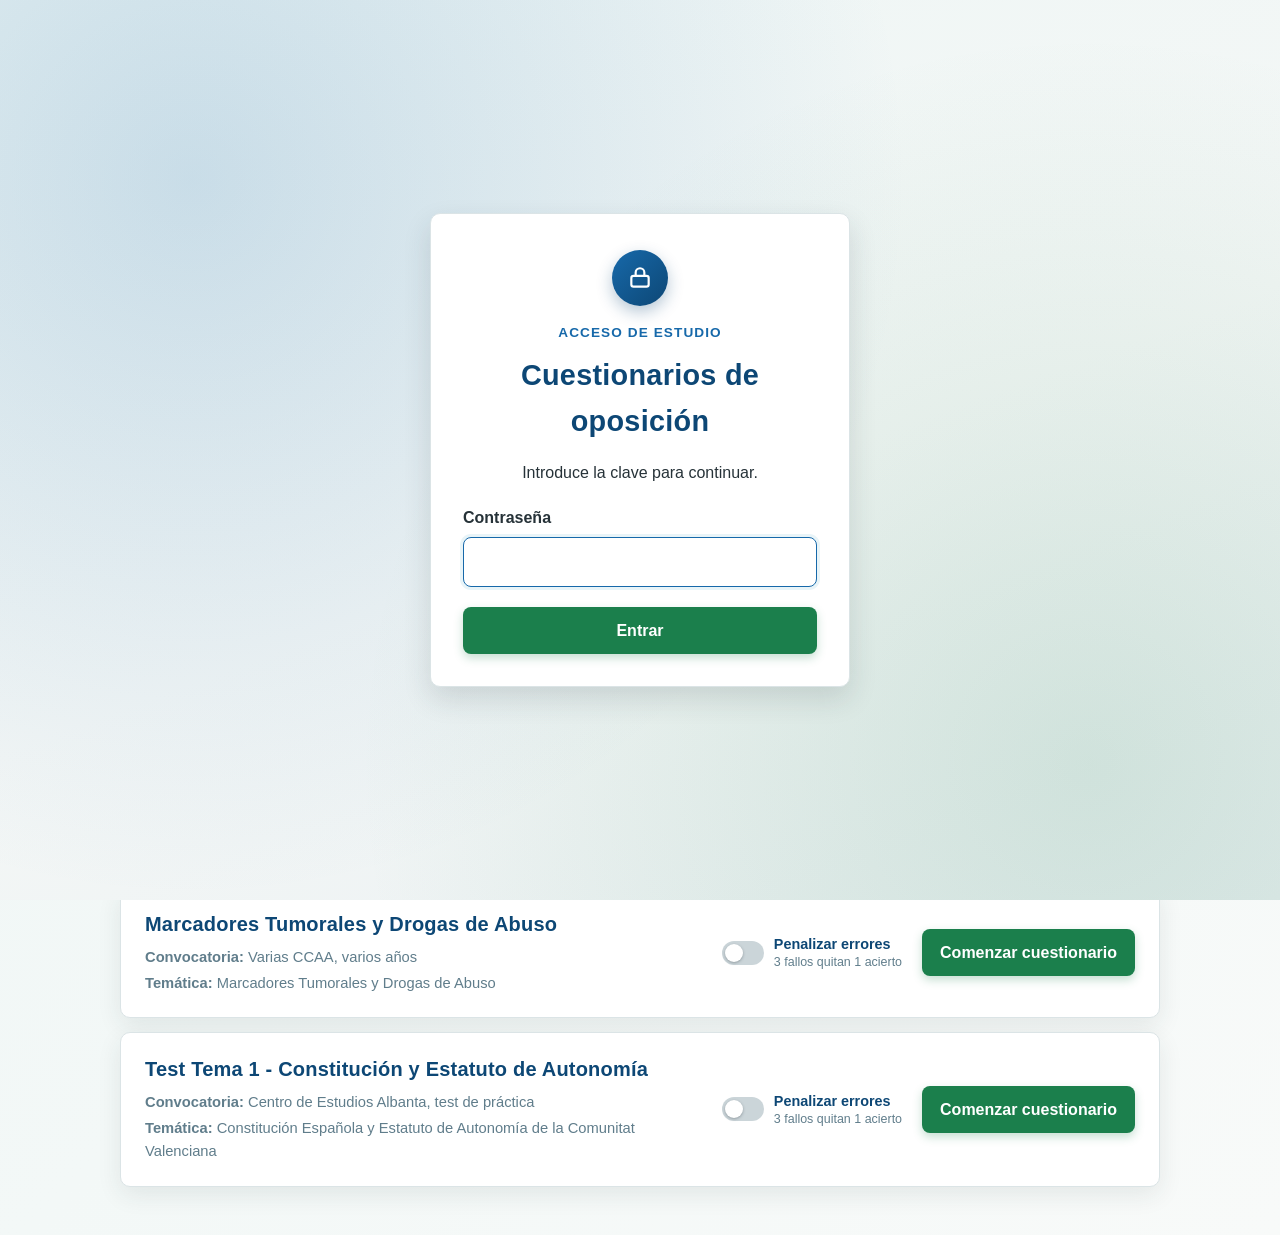
==== index.html @ 39b19593 "Añadir cuestionario del Tema 1: Constitución y Estatuto de Autonomía Co-Authored-By: Claude Opus 5.5" ====
<!doctype html>
<html lang="es">
  <head>
    <meta charset="UTF-8" />
    <meta name="viewport" content="width=device-width, initial-scale=1" />
    <title>Cuestionarios de oposición</title>
    <link rel="stylesheet" href="css/styles.css" />
  </head>
  <body class="indice-page">
    <main class="indice-contenido">
      <div class="barra-flotante">
        <button
          type="button"
          class="ajustes-boton"
          id="ayuda-toggle"
          aria-haspopup="dialog"
          aria-label="Ayuda"
        >
          <svg
            viewBox="0 0 24 24"
            width="20"
            height="20"
            fill="none"
            stroke="currentColor"
            stroke-width="2"
            stroke-linecap="round"
            stroke-linejoin="round"
          >
            <circle cx="12" cy="12" r="10"></circle>
            <path d="M9.09 9a3 3 0 0 1 5.83 1c0 2-3 3-3 3"></path>
            <line x1="12" y1="17" x2="12.01" y2="17"></line>
          </svg>
        </button>
        <div class="ajustes-menu">
          <button
            type="button"
            class="ajustes-boton"
            id="ajustes-toggle"
            aria-haspopup="true"
            aria-expanded="false"
            aria-label="Opciones"
          >
            <svg
              viewBox="0 0 24 24"
              width="20"
              height="20"
              fill="none"
              stroke="currentColor"
              stroke-width="2"
              stroke-linecap="round"
              stroke-linejoin="round"
            >
              <circle cx="12" cy="12" r="3"></circle>
              <path
                d="M19.4 15a1.65 1.65 0 0 0 .33 1.82l.06.06a2 2 0 1 1-2.83 2.83l-.06-.06a1.65 1.65 0 0 0-1.82-.33 1.65 1.65 0 0 0-1 1.51V21a2 2 0 0 1-4 0v-.09A1.65 1.65 0 0 0 9 19.4a1.65 1.65 0 0 0-1.82.33l-.06.06a2 2 0 1 1-2.83-2.83l.06-.06a1.65 1.65 0 0 0 .33-1.82 1.65 1.65 0 0 0-1.51-1H3a2 2 0 0 1 0-4h.09A1.65 1.65 0 0 0 4.6 9a1.65 1.65 0 0 0-.33-1.82l-.06-.06a2 2 0 1 1 2.83-2.83l.06.06a1.65 1.65 0 0 0 1.82.33H9a1.65 1.65 0 0 0 1-1.51V3a2 2 0 0 1 4 0v.09a1.65 1.65 0 0 0 1 1.51 1.65 1.65 0 0 0 1.82-.33l.06-.06a2 2 0 1 1 2.83 2.83l-.06.06a1.65 1.65 0 0 0-.33 1.82V9a1.65 1.65 0 0 0 1.51 1H21a2 2 0 0 1 0 4h-.09a1.65 1.65 0 0 0-1.51 1z"
              ></path>
            </svg>
          </button>
          <div class="ajustes-lista" id="ajustes-lista" hidden>
            <button type="button" id="borrar-fallos" class="ajustes-item">
              Eliminar registros de respuestas
            </button>
            <button type="button" id="restablecer-todo" class="ajustes-item">
              Restablecer todo
            </button>
          </div>
        </div>
      </div>

      <div class="ayuda-overlay" id="ayuda-overlay" hidden>
        <div class="ayuda-panel" role="dialog" aria-label="Ayuda">
          <button
            type="button"
            class="ayuda-cerrar"
            id="ayuda-cerrar"
            aria-label="Cerrar"
          >
            <svg
              viewBox="0 0 24 24"
              width="16"
              height="16"
              fill="none"
              stroke="currentColor"
              stroke-width="2.5"
              stroke-linecap="round"
              stroke-linejoin="round"
            >
              <line x1="18" y1="6" x2="6" y2="18"></line>
              <line x1="6" y1="6" x2="18" y2="18"></line>
            </svg>
          </button>
          <h2>Cómo funciona</h2>
          <div class="ayuda-seccion">
            <h3>Hacer un cuestionario</h3>
            <p>
              Elige uno del listado y pulsa "Comenzar cuestionario". Marca tus
              respuestas y pulsa "Corregir examen" para ver los aciertos y
              fallos, o "Reiniciar cuestionario" para volver a empezar.
            </p>
          </div>
          <div class="ayuda-seccion">
            <h3>Continuar donde lo dejaste</h3>
            <p>
              Mientras no corrijas el examen, tus respuestas marcadas ese día
              se guardan solas en el navegador. Puedes salir con "Volver al
              índice" y el botón cambiará a "Continuar cuestionario". Al día
              siguiente el cuestionario vuelve a empezar en blanco.
            </p>
          </div>
          <div class="ayuda-seccion">
            <h3>Penalizar errores</h3>
            <p>
              Activa el interruptor de un cuestionario antes de entrar para
              que cada 3 fallos resten 1 acierto en el porcentaje final. Se
              desactiva solo cada vez que vuelves a entrar.
            </p>
          </div>
          <div class="ayuda-seccion">
            <h3>Llevar tus datos a otro dispositivo</h3>
            <p>
              En "Gestionar datos de estudio" puedes exportar un archivo con
              tus respuestas y fallos guardados, y luego importarlo en otro
              navegador u ordenador para seguir donde lo dejaste.
            </p>
          </div>
          <div class="ayuda-seccion">
            <h3>Opciones (icono de engranaje)</h3>
            <p>
              Desde ahí puedes borrar solo el registro de preguntas falladas,
              o restablecer todos los datos guardados si quieres empezar de
              cero.
            </p>
          </div>
          <div class="ayuda-seccion">
            <h3>Añadir un cuestionario nuevo</h3>
            <ol class="ayuda-pasos">
              <li>Abre la carpeta del proyecto en VSCode.</li>
              <li>
                Copia el PDF del examen dentro de la carpeta
                <code>assets/pdfs</code>.
              </li>
              <li>
                Arriba a la derecha, cambia el chat de Copilot a
                <strong>Claude Code</strong>.
              </li>
              <li>
                Escríbele algo como: "He dejado un nuevo PDF en assets/pdfs,
                genera un nuevo cuestionario a partir de él".
              </li>
              <li>
                Claude Code creará el cuestionario y lo añadirá al listado;
                revisa que todo esté correcto y ya estará disponible aquí.
              </li>
            </ol>
          </div>
          <p class="ayuda-nota">
            Todo se guarda únicamente en tu navegador: nada se envía a ningún
            servidor.
          </p>
        </div>
      </div>

      <div class="indice-hero">
        <p class="indice-kicker">Banco de estudio</p>
        <h1>Cuestionarios de oposición</h1>
        <p class="indice-descripcion">
          Selecciona un cuestionario para comenzar. La colección irá creciendo
          a medida que incorporemos nuevos exámenes.
        </p>
      </div>
      <details class="datos-locales">
        <summary>Gestionar datos de estudio</summary>
        <div class="datos-locales-contenido">
          <p>
            Exporta tus respuestas y preguntas falladas para trasladarlas a otro
            dispositivo.
          </p>
          <div class="indice-acciones" aria-label="Gestión de datos locales">
            <button
              class="boton boton-secundario"
              id="exportar-datos"
              type="button"
            >
              Exportar datos
            </button>
            <label class="boton boton-principal" for="importar-datos">
              Importar datos
              <input
                id="importar-datos"
                type="file"
                accept="application/json"
                hidden
              />
            </label>
          </div>
          <ol class="datos-instrucciones">
            <li>
              Pulsa <strong>Exportar datos</strong> en el dispositivo de origen.
            </li>
            <li>
              Transfiere <strong>datos-cuestionarios.json</strong> por correo,
              nube o USB.
            </li>
            <li>
              En el dispositivo nuevo, pulsa <strong>Importar datos</strong> y
              selecciona el archivo.
            </li>
          </ol>
        </div>
      </details>

      <section class="cuestionarios" aria-label="Cuestionarios disponibles">
        <article class="cuestionario" data-quiz-id="hematologia">
          <div class="cuestionario-info">
            <h2>Hematología</h2>
            <p><strong>Convocatoria:</strong> Andalucía, 2017</p>
            <p><strong>Temática:</strong> Hematología</p>
          </div>
          <div class="cuestionario-acciones">
            <label class="penalizacion-control">
              <span class="switch">
                <input type="checkbox" data-penalty-toggle />
                <span class="switch-riel"></span>
              </span>
              <span class="penalizacion-texto">
                Penalizar errores
                <small>3 fallos quitan 1 acierto</small>
              </span>
            </label>
            <a
              class="boton boton-principal quiz-link"
              href="assets/cuestionarios/hemato/Cuestionario_hemato.html"
              >Comenzar cuestionario</a
            >
          </div>
        </article>
        <article class="cuestionario" data-quiz-id="hemostiasia1">
          <div class="cuestionario-info">
            <h2>Hemostasia</h2>
            <p><strong>Convocatoria:</strong> Varias CCAA, varios años</p>
            <p><strong>Temática:</strong> Hemostasia</p>
          </div>
          <div class="cuestionario-acciones">
            <label class="penalizacion-control">
              <span class="switch">
                <input type="checkbox" data-penalty-toggle />
                <span class="switch-riel"></span>
              </span>
              <span class="penalizacion-texto">
                Penalizar errores
                <small>3 fallos quitan 1 acierto</small>
              </span>
            </label>
            <a
              class="boton boton-principal quiz-link"
              href="assets/cuestionarios/hemostiasia/hemostiasia1.html"
              >Comenzar cuestionario</a
            >
          </div>
        </article>
        <article class="cuestionario" data-quiz-id="banco-sangre1">
          <div class="cuestionario-info">
            <h2>Banco de Sangre</h2>
            <p><strong>Convocatoria:</strong> Varias CCAA, varios años</p>
            <p><strong>Temática:</strong> Banco de Sangre</p>
          </div>
          <div class="cuestionario-acciones">
            <label class="penalizacion-control">
              <span class="switch">
                <input type="checkbox" data-penalty-toggle />
                <span class="switch-riel"></span>
              </span>
              <span class="penalizacion-texto">
                Penalizar errores
                <small>3 fallos quitan 1 acierto</small>
              </span>
            </label>
            <a
              class="boton boton-principal quiz-link"
              href="assets/cuestionarios/banco-sangre/banco-sangre1.html"
              >Comenzar cuestionario</a
            >
          </div>
        </article>
        <article class="cuestionario" data-quiz-id="marcadores-tumorales1">
          <div class="cuestionario-info">
            <h2>Marcadores Tumorales y Drogas de Abuso</h2>
            <p><strong>Convocatoria:</strong> Varias CCAA, varios años</p>
            <p><strong>Temática:</strong> Marcadores Tumorales y Drogas de Abuso</p>
          </div>
          <div class="cuestionario-acciones">
            <label class="penalizacion-control">
              <span class="switch">
                <input type="checkbox" data-penalty-toggle />
                <span class="switch-riel"></span>
              </span>
              <span class="penalizacion-texto">
                Penalizar errores
                <small>3 fallos quitan 1 acierto</small>
              </span>
            </label>
            <a
              class="boton boton-principal quiz-link"
              href="assets/cuestionarios/marcadores-tumorales/marcadores-tumorales1.html"
              >Comenzar cuestionario</a
            >
          </div>
        </article>
        <article class="cuestionario" data-quiz-id="general-t1">
          <div class="cuestionario-info">
            <h2>Test Tema 1 - Constitución y Estatuto de Autonomía</h2>
            <p><strong>Convocatoria:</strong> Centro de Estudios Albanta, test de práctica</p>
            <p><strong>Temática:</strong> Constitución Española y Estatuto de Autonomía de la Comunitat Valenciana</p>
          </div>
          <div class="cuestionario-acciones">
            <label class="penalizacion-control">
              <span class="switch">
                <input type="checkbox" data-penalty-toggle />
                <span class="switch-riel"></span>
              </span>
              <span class="penalizacion-texto">
                Penalizar errores
                <small>3 fallos quitan 1 acierto</small>
              </span>
            </label>
            <a
              class="boton boton-principal quiz-link"
              href="assets/cuestionarios/general/general-t1.html"
              >Comenzar cuestionario</a
            >
          </div>
        </article>
      </section>
    </main>
    <script src="js/access.js"></script>
    <script src="js/index.js"></script>
  </body>
</html>
---- css/styles.css ----
:root {
  --color-bg: #f4f7f6;
  --color-surface: #ffffff;
  --color-text: #263238;
  --color-muted: #607d8b;
  --color-border: #dbe4e6;
  --color-primary: #1769aa;
  --color-primary-dark: #0d4775;
  --color-primary-soft: #e8f4f8;
  --color-success: #1b7f4c;
  --color-success-soft: #d4edda;
  --color-danger: #b3261e;
  --color-danger-soft: #f8d7da;
  --color-warning: #8a6400;
  --color-warning-soft: #fff3cd;
  --radius: 10px;
  --radius-sm: 8px;
  --shadow: 0 8px 24px rgba(38, 50, 56, 0.09);
  --shadow-hover: 0 12px 28px rgba(38, 50, 56, 0.14);
  --transition: 160ms ease;
}

* {
  box-sizing: border-box;
}

body {
  margin: 0;
  padding: 32px 20px 120px;
  background: var(--color-bg);
  color: var(--color-text);
  font-family: "Segoe UI", Tahoma, sans-serif;
  line-height: 1.6;
  -webkit-font-smoothing: antialiased;
}

body.quiz-page {
  max-width: 1040px;
  margin: 0 auto;
}
.volver-indice {
  display: inline-flex;
  align-items: center;
  gap: 6px;
  margin-bottom: 20px;
  color: var(--color-primary-dark);
  font-weight: 700;
  text-decoration: none;
  transition: color var(--transition);
}
.volver-indice::before {
  content: "←";
}
.volver-indice:hover {
  color: var(--color-primary);
  text-decoration: underline;
}

h1 {
  margin: 0 auto 32px;
  padding: 26px 20px 20px;
  color: var(--color-primary-dark);
  text-align: center;
  background-color: var(--color-primary-soft);
  background-image:
    url("../assets/img/anillas-cuaderno.svg"),
    repeating-linear-gradient(
      to bottom,
      transparent,
      transparent 27px,
      rgba(23, 105, 170, 0.08) 27px,
      rgba(23, 105, 170, 0.08) 28px
    );
  background-repeat: repeat-x, repeat;
  background-position: top center, top left;
  background-size: 90px 30px, auto;
  border-radius: var(--radius);
  border-bottom: 3px solid var(--color-primary);
  box-shadow: var(--shadow);
  letter-spacing: 0.01em;
}

h1 small {
  display: block;
  color: var(--color-muted);
  font-size: 0.58em;
  font-weight: 400;
}

h2 {
  margin: 40px 0 16px;
  padding: 12px 16px;
  border-radius: var(--radius-sm);
  background: linear-gradient(135deg, var(--color-primary), var(--color-primary-dark));
  color: white;
  font-size: 1.15rem;
  letter-spacing: 0.01em;
  box-shadow: 0 4px 10px rgba(13, 71, 117, 0.18);
}

.intro-caso {
  margin: 16px 0;
  padding: 16px 18px;
  border-left: 5px solid var(--color-primary);
  border-radius: var(--radius-sm);
  background: var(--color-primary-soft);
  font-style: italic;
}

.pregunta {
  margin-bottom: 16px;
  padding: 20px;
  border-radius: var(--radius);
  border: 1px solid var(--color-border);
  background: var(--color-surface);
  box-shadow: var(--shadow);
  transition: background-color var(--transition), border-color var(--transition);
}

.titulo-pregunta {
  margin-bottom: 12px;
  font-weight: 700;
  color: var(--color-primary-dark);
}
.opciones {
  margin: 0;
  padding: 0;
  list-style: none;
}
.opciones li {
  margin-bottom: 8px;
  padding: 9px 12px;
  border-radius: var(--radius-sm);
  transition: background-color var(--transition);
}
.opciones li:hover {
  background: var(--color-primary-soft);
}
.opciones label {
  display: block;
  cursor: pointer;
}
.opciones input {
  margin-right: 10px;
  width: 16px;
  height: 16px;
  vertical-align: -3px;
  accent-color: var(--color-primary);
}

.botones-container {
  position: fixed;
  right: 20px;
  bottom: 20px;
  z-index: 1000;
  display: flex;
  gap: 10px;
  align-items: center;
  padding: 12px 12px 12px 4px;
  border-radius: 999px;
  background: rgba(255, 255, 255, 0.96);
  box-shadow: 0 4px 16px rgba(38, 50, 56, 0.18);
  backdrop-filter: blur(6px);
}

button,
.boton {
  border: 0;
  border-radius: var(--radius-sm);
  padding: 11px 18px;
  font: inherit;
  font-weight: 700;
  cursor: pointer;
  transition:
    background-color var(--transition),
    box-shadow var(--transition),
    transform var(--transition);
}
button:hover,
.boton:hover {
  transform: translateY(-1px);
}
button:active,
.boton:active {
  transform: translateY(0);
}
button:focus-visible,
.boton:focus-visible,
a:focus-visible,
input:focus-visible,
summary:focus-visible {
  outline: 3px solid #ffbf47;
  outline-offset: 2px;
}
#btn-corregir,
.boton-principal {
  background: var(--color-success);
  color: white;
  box-shadow: 0 4px 10px rgba(27, 127, 76, 0.25);
}
#btn-corregir:hover,
.boton-principal:hover {
  background: #14633c;
}
#btn-reiniciar,
.boton-secundario {
  background: var(--color-danger);
  color: white;
  box-shadow: 0 4px 10px rgba(179, 38, 30, 0.2);
}
#btn-reiniciar:hover,
.boton-secundario:hover {
  background: #8e1d18;
}
#btn-continuar,
.boton-continuar {
  background: var(--color-muted);
  color: white;
}
#btn-continuar:hover,
.boton-continuar:hover {
  background: #4b626d;
}

.nota-pregunta {
  margin-top: 12px;
  padding: 10px 12px;
  border-left: 4px solid var(--color-warning);
  border-radius: var(--radius-sm);
  background: var(--color-warning-soft);
  color: var(--color-warning);
  font-size: 0.9rem;
}

.correcto {
  border-color: var(--color-success);
  border-left: 5px solid var(--color-success);
  background: var(--color-success-soft);
}
.incorrecto {
  border-color: var(--color-danger);
  border-left: 5px solid var(--color-danger);
  background: var(--color-danger-soft);
}
.no-marcada {
  border-color: #d49b00;
  border-left: 5px solid #d49b00;
  background: var(--color-warning-soft);
}
#resultado {
  min-width: 0;
  font-weight: 700;
  text-align: center;
  white-space: nowrap;
  color: var(--color-primary-dark);
}
#resultado:not(:empty) {
  padding: 10px 18px;
  border-radius: 999px;
  background: var(--color-primary-soft);
}

.indice-page {
  min-height: 100vh;
  padding: 48px 20px;
  background: linear-gradient(135deg, #eef6f5, #f8faf9);
}
.indice-contenido {
  max-width: 1040px;
  margin: 0 auto;
}
.indice-hero {
  padding: 40px 32px 34px;
  margin-bottom: 28px;
  border-radius: var(--radius);
  background-color: var(--color-primary-soft);
  background-image:
    url("../assets/img/anillas-cuaderno.svg"),
    repeating-linear-gradient(
      to bottom,
      transparent,
      transparent 27px,
      rgba(23, 105, 170, 0.08) 27px,
      rgba(23, 105, 170, 0.08) 28px
    );
  background-repeat: repeat-x, repeat;
  background-position: top center, top left;
  background-size: 90px 30px, auto;
  box-shadow: var(--shadow);
}
.barra-flotante {
  position: fixed;
  top: 20px;
  right: 20px;
  z-index: 1500;
  display: flex;
  gap: 10px;
}
.ajustes-menu {
  position: relative;
}
.ajustes-boton {
  display: grid;
  place-items: center;
  width: 40px;
  height: 40px;
  padding: 0;
  border: 0;
  border-radius: 50%;
  background: var(--color-surface);
  color: var(--color-primary-dark);
  box-shadow: var(--shadow);
  cursor: pointer;
  transition: background-color var(--transition), color var(--transition), transform var(--transition);
}
.ajustes-boton:hover {
  background: var(--color-primary);
  color: white;
  transform: none;
}
.ajustes-boton:focus-visible {
  outline: 3px solid #ffbf47;
  outline-offset: 2px;
}
.ajustes-lista {
  position: absolute;
  top: calc(100% + 8px);
  right: 0;
  min-width: 250px;
  padding: 6px;
  border: 1px solid var(--color-border);
  border-radius: var(--radius-sm);
  background: var(--color-surface);
  box-shadow: var(--shadow-hover);
  z-index: 10;
}
.ajustes-item {
  display: block;
  width: 100%;
  padding: 10px 12px;
  border-radius: var(--radius-sm);
  background: none;
  color: var(--color-text);
  font-weight: 600;
  font-size: 0.92rem;
  text-align: left;
  box-shadow: none;
}
.ajustes-item:hover {
  background: var(--color-danger-soft);
  color: var(--color-danger);
  transform: none;
}
.ayuda-overlay {
  position: fixed;
  inset: 0;
  z-index: 2000;
  display: grid;
  place-items: center;
  padding: 20px;
  background:
    radial-gradient(circle at 15% 20%, rgba(23, 105, 170, 0.18), transparent 55%),
    radial-gradient(circle at 85% 85%, rgba(27, 127, 76, 0.14), transparent 55%),
    linear-gradient(160deg, #eef6f5, #f4f7f6 55%, #eaf0f2);
  backdrop-filter: blur(4px);
}
.ayuda-overlay[hidden] {
  display: none;
}
.ayuda-panel {
  position: relative;
  width: min(100%, 520px);
  max-height: min(80vh, 640px);
  overflow-y: auto;
  padding: 32px;
  border: 1px solid var(--color-border);
  border-radius: var(--radius);
  background: var(--color-surface);
  box-shadow: var(--shadow-hover);
}
.ayuda-panel h2 {
  margin: 0 24px 18px 0;
  padding: 0;
  background: none;
  box-shadow: none;
  border-radius: 0;
  border-bottom: 0;
  color: var(--color-primary-dark);
  text-align: left;
  font-size: 1.4rem;
}
.ayuda-seccion {
  margin-bottom: 18px;
}
.ayuda-seccion h3 {
  margin: 0 0 4px;
  color: var(--color-primary-dark);
  font-size: 1rem;
}
.ayuda-seccion p {
  margin: 0;
  color: var(--color-text);
  font-size: 0.95rem;
  line-height: 1.55;
}
.ayuda-pasos {
  margin: 0;
  padding-left: 20px;
  color: var(--color-text);
  font-size: 0.95rem;
  line-height: 1.55;
}
.ayuda-pasos li + li {
  margin-top: 6px;
}
.ayuda-seccion code {
  padding: 1px 5px;
  border-radius: 4px;
  background: var(--color-primary-soft);
  color: var(--color-primary-dark);
  font-size: 0.9em;
}
.ayuda-nota {
  margin: 4px 0 0;
  color: var(--color-muted);
  font-size: 0.85rem;
  font-style: italic;
}
.ayuda-cerrar {
  position: absolute;
  top: 16px;
  right: 16px;
  display: grid;
  place-items: center;
  width: 32px;
  height: 32px;
  padding: 0;
  border: 0;
  border-radius: 50%;
  background: var(--color-primary-soft);
  color: var(--color-primary-dark);
  cursor: pointer;
  transition: background-color var(--transition), color var(--transition);
}
.ayuda-cerrar:hover {
  background: var(--color-danger-soft);
  color: var(--color-danger);
  transform: none;
}
.indice-kicker {
  margin: 12px 0 8px;
  color: var(--color-primary);
  font-weight: 700;
  letter-spacing: 0.08em;
  text-transform: uppercase;
  font-size: 0.85rem;
}
.indice-page h1 {
  margin: 0 0 12px;
  padding: 0;
  border: 0;
  background: none;
  box-shadow: none;
  border-radius: 0;
  text-align: left;
  font-size: clamp(2rem, 5vw, 3.6rem);
}
.indice-descripcion {
  max-width: 680px;
  margin: 0;
  color: var(--color-muted);
  font-size: 1.1rem;
}
.cuestionarios {
  display: flex;
  flex-direction: column;
  gap: 14px;
}
.cuestionario {
  display: flex;
  flex-wrap: wrap;
  align-items: center;
  justify-content: space-between;
  gap: 20px;
  width: 100%;
  padding: 20px 24px;
  border: 1px solid var(--color-border);
  border-radius: var(--radius);
  background: var(--color-surface);
  box-shadow: var(--shadow);
  transition: box-shadow var(--transition), border-color var(--transition);
}
.cuestionario:hover {
  border-color: #c3d3d6;
  box-shadow: var(--shadow-hover);
}
.cuestionario-info {
  flex: 1 1 260px;
  min-width: 0;
}
.cuestionario-info h2 {
  margin: 0 0 6px;
  padding: 0;
  border: 0;
  background: none;
  box-shadow: none;
  color: var(--color-primary-dark);
  font-size: 1.25rem;
}
.cuestionario-info p {
  margin: 2px 0;
  color: var(--color-muted);
  font-size: 0.92rem;
}
.cuestionario-acciones {
  display: flex;
  flex-wrap: wrap;
  align-items: center;
  gap: 20px;
  flex-shrink: 0;
}
.penalizacion-control {
  display: flex;
  align-items: center;
  gap: 10px;
  cursor: pointer;
}
.penalizacion-texto {
  display: flex;
  flex-direction: column;
  line-height: 1.3;
  color: var(--color-primary-dark);
  font-size: 0.9rem;
  font-weight: 600;
  white-space: nowrap;
}
.penalizacion-texto small {
  color: var(--color-muted);
  font-size: 0.78rem;
  font-weight: 400;
}
.switch {
  position: relative;
  display: inline-flex;
  flex-shrink: 0;
  width: 42px;
  height: 24px;
}
.switch input {
  position: absolute;
  inset: 0;
  z-index: 1;
  margin: 0;
  opacity: 0;
  cursor: pointer;
}
.switch-riel {
  position: absolute;
  inset: 0;
  border-radius: 999px;
  background: #cbd5d9;
  pointer-events: none;
  transition: background-color var(--transition);
}
.switch-riel::before {
  content: "";
  position: absolute;
  top: 3px;
  left: 3px;
  width: 18px;
  height: 18px;
  border-radius: 50%;
  background: white;
  box-shadow: 0 1px 3px rgba(38, 50, 56, 0.35);
  transition: transform var(--transition);
}
.switch input:checked + .switch-riel {
  background: var(--color-primary);
}
.switch input:checked + .switch-riel::before {
  transform: translateX(18px);
}
.switch input:focus-visible + .switch-riel {
  outline: 3px solid #ffbf47;
  outline-offset: 2px;
}
.cuestionario .boton {
  display: inline-block;
  text-align: center;
  text-decoration: none;
  white-space: nowrap;
}
.indice-acciones {
  display: flex;
  flex-wrap: wrap;
  gap: 12px;
  margin: 18px 0 0;
}
.indice-acciones label {
  display: inline-block;
}
.access-overlay {
  position: fixed;
  inset: 0;
  z-index: 2000;
  display: grid;
  place-items: center;
  padding: 20px;
  background:
    radial-gradient(circle at 15% 20%, rgba(23, 105, 170, 0.18), transparent 55%),
    radial-gradient(circle at 85% 85%, rgba(27, 127, 76, 0.14), transparent 55%),
    linear-gradient(160deg, #eef6f5, #f4f7f6 55%, #eaf0f2);
  backdrop-filter: blur(4px);
}
.access-panel {
  width: min(100%, 420px);
  padding: 36px 32px 32px;
  border: 1px solid var(--color-border);
  border-radius: var(--radius);
  background: var(--color-surface);
  box-shadow: var(--shadow-hover);
}
.access-encabezado {
  margin-bottom: 4px;
  text-align: center;
}
.access-icono {
  display: grid;
  place-items: center;
  width: 56px;
  height: 56px;
  margin: 0 auto 16px;
  border-radius: 50%;
  background: linear-gradient(135deg, var(--color-primary), var(--color-primary-dark));
  color: white;
  box-shadow: 0 6px 16px rgba(13, 71, 117, 0.3);
}
.access-panel h1 {
  margin: 0 0 12px;
  padding: 0;
  border: 0;
  text-align: center;
  font-size: 1.8rem;
}
.access-panel label {
  display: block;
  margin: 20px 0 6px;
  font-weight: 700;
}
.access-panel input {
  width: 100%;
  padding: 11px 14px;
  border: 1px solid #b0bec5;
  border-radius: var(--radius-sm);
  font: inherit;
  transition: border-color var(--transition), box-shadow var(--transition);
}
.access-panel input:focus-visible {
  border-color: var(--color-primary);
  outline: none;
  box-shadow: 0 0 0 3px var(--color-primary-soft);
}
.access-panel button {
  width: 100%;
  margin-top: 20px;
}
.access-error {
  color: var(--color-danger);
  font-weight: 700;
}
.datos-locales {
  margin: 24px 0 36px;
  padding: 4px 20px;
  border: 1px solid var(--color-border);
  border-left: 5px solid var(--color-primary);
  border-radius: var(--radius-sm);
  background: var(--color-primary-soft);
}
.datos-locales summary {
  padding: 14px 0;
  color: var(--color-primary-dark);
  cursor: pointer;
  font-weight: 700;
}
.datos-locales summary::marker {
  color: var(--color-primary);
}
.datos-locales-contenido {
  padding: 0 0 18px;
}
.datos-locales p {
  margin: 0;
  color: var(--color-muted);
}
.datos-instrucciones {
  margin: 18px 0 0;
  padding-left: 20px;
  color: var(--color-text);
}
.datos-instrucciones li {
  margin: 4px 0;
}

@media (max-width: 680px) {
  body {
    padding: 20px 12px 170px;
  }
  .pregunta {
    padding: 16px;
  }
  .botones-container {
    right: 12px;
    bottom: 12px;
    left: 12px;
    flex-wrap: wrap;
    justify-content: center;
  }
  #resultado {
    width: 100%;
  }
  .botones-container button {
    flex: 1;
    min-width: 140px;
  }
  .indice-page {
    padding: 32px 16px;
  }
  .cuestionario {
    flex-direction: column;
    align-items: stretch;
  }
  .cuestionario-info {
    flex: 1 1 auto;
  }
  .cuestionario-acciones {
    width: 100%;
    justify-content: space-between;
  }
  .cuestionario-acciones .boton {
    flex: 1 1 100%;
  }
}
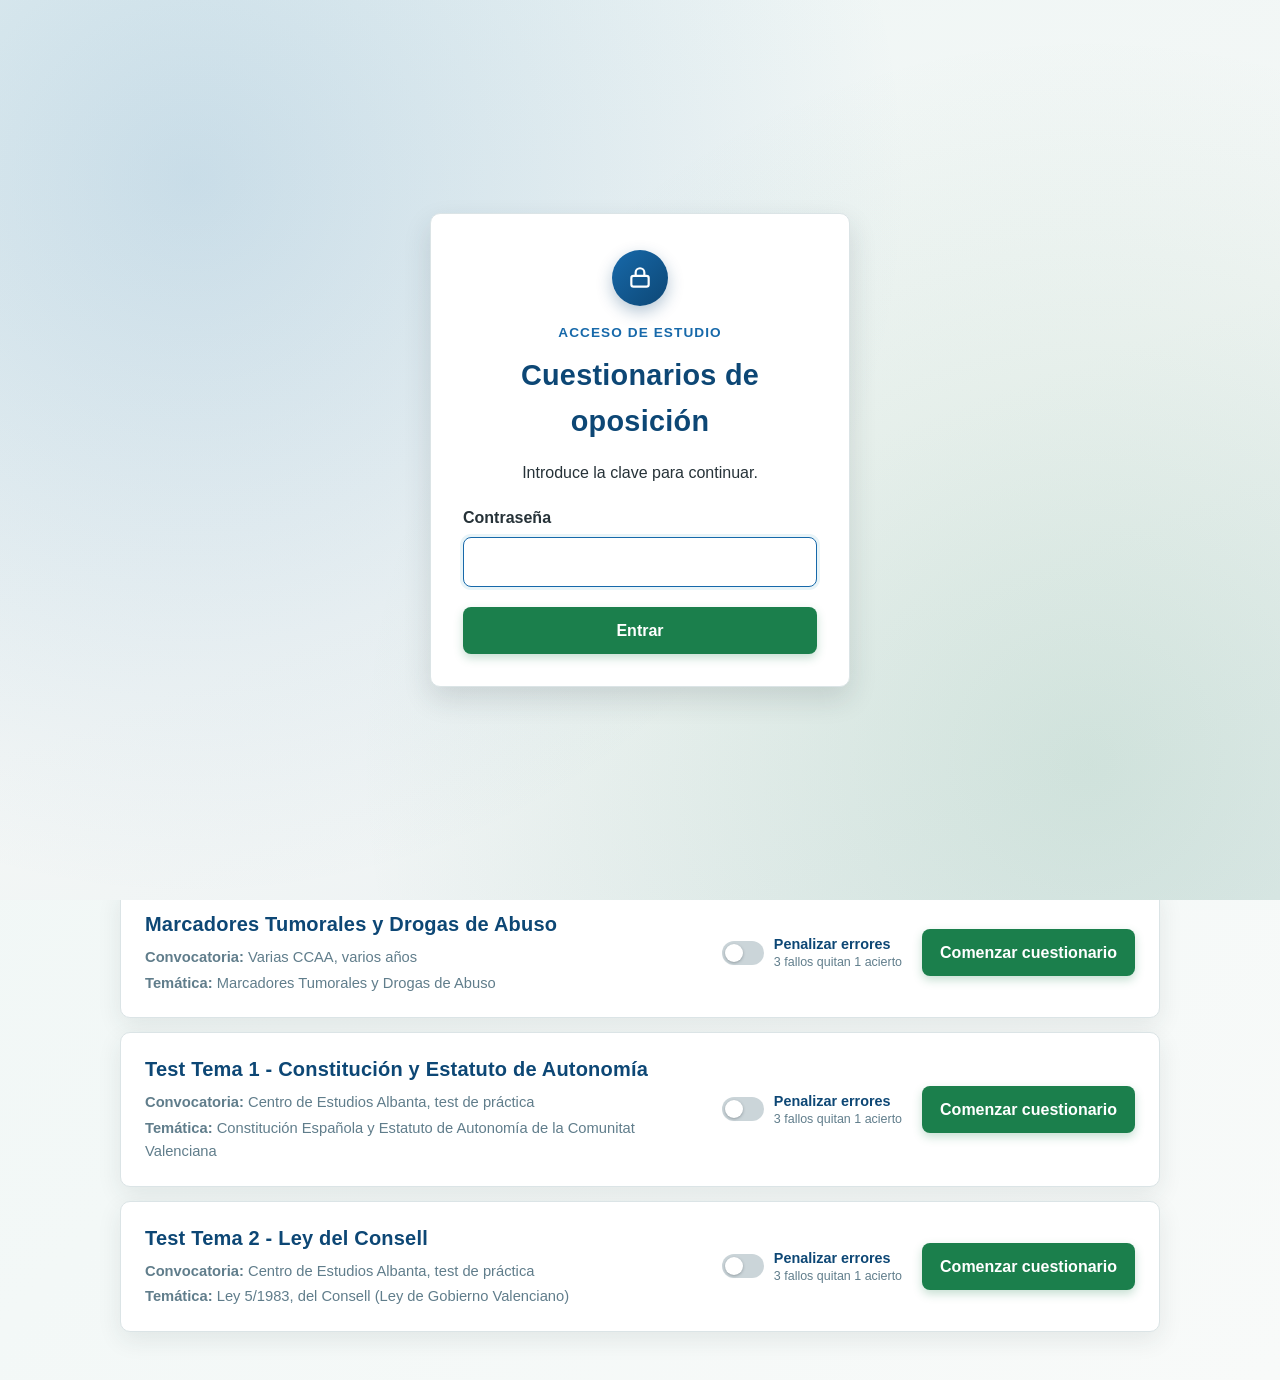
==== commit 18646694: "Añadir cuestionario del Tema 2: Ley del Consell Co-Authored-By: Claude Opus 5.5 <noreply@anthropic.c" ====
--- a/index.html
+++ b/index.html
@@ -330,6 +330,30 @@
             >
           </div>
         </article>
+        <article class="cuestionario" data-quiz-id="general-t2">
+          <div class="cuestionario-info">
+            <h2>Test Tema 2 - Ley del Consell</h2>
+            <p><strong>Convocatoria:</strong> Centro de Estudios Albanta, test de práctica</p>
+            <p><strong>Temática:</strong> Ley 5/1983, del Consell (Ley de Gobierno Valenciano)</p>
+          </div>
+          <div class="cuestionario-acciones">
+            <label class="penalizacion-control">
+              <span class="switch">
+                <input type="checkbox" data-penalty-toggle />
+                <span class="switch-riel"></span>
+              </span>
+              <span class="penalizacion-texto">
+                Penalizar errores
+                <small>3 fallos quitan 1 acierto</small>
+              </span>
+            </label>
+            <a
+              class="boton boton-principal quiz-link"
+              href="assets/cuestionarios/general/general-t2.html"
+              >Comenzar cuestionario</a
+            >
+          </div>
+        </article>
       </section>
     </main>
     <script src="js/access.js"></script>
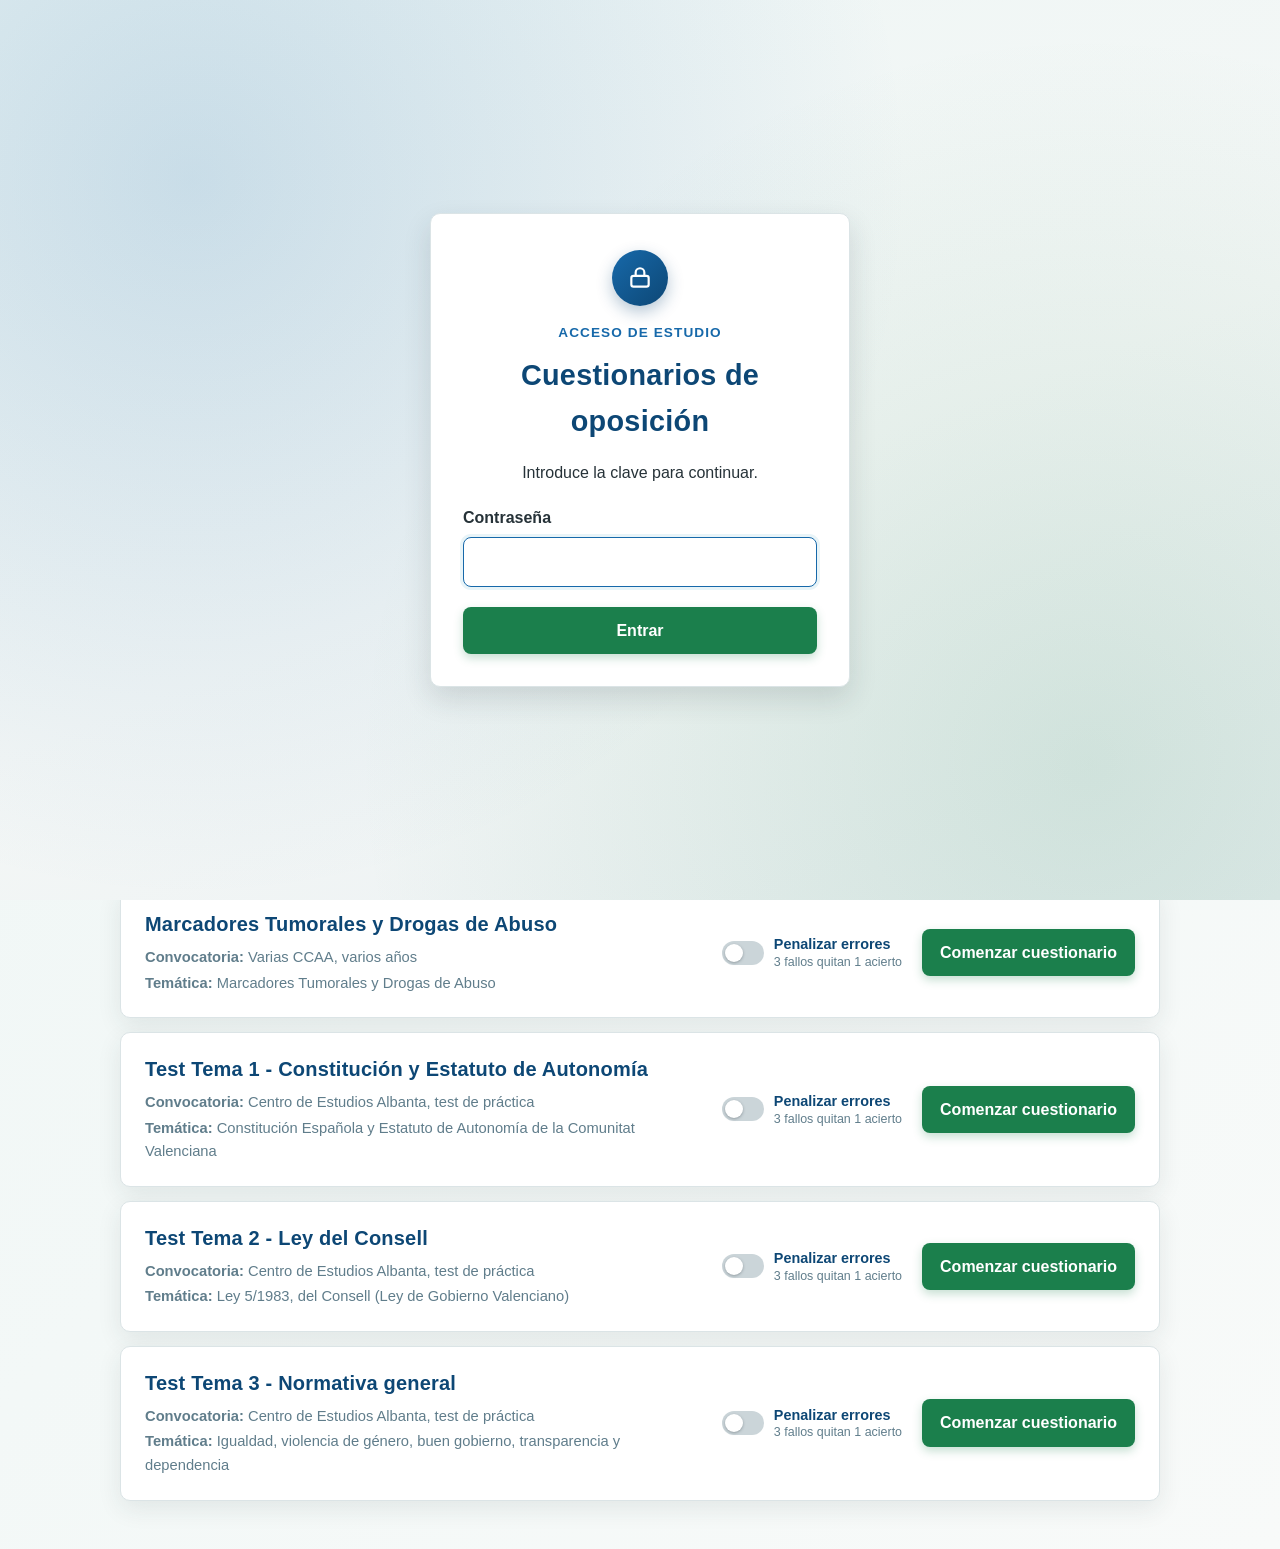
==== commit 0956d4f8: "Añadir cuestionario del Tema 3: Normativa general Co-Authored-By: Claude Opus 5.5 <noreply@anthropic" ====
--- a/index.html
+++ b/index.html
@@ -354,6 +354,30 @@
             >
           </div>
         </article>
+        <article class="cuestionario" data-quiz-id="general-t3">
+          <div class="cuestionario-info">
+            <h2>Test Tema 3 - Normativa general</h2>
+            <p><strong>Convocatoria:</strong> Centro de Estudios Albanta, test de práctica</p>
+            <p><strong>Temática:</strong> Igualdad, violencia de género, buen gobierno, transparencia y dependencia</p>
+          </div>
+          <div class="cuestionario-acciones">
+            <label class="penalizacion-control">
+              <span class="switch">
+                <input type="checkbox" data-penalty-toggle />
+                <span class="switch-riel"></span>
+              </span>
+              <span class="penalizacion-texto">
+                Penalizar errores
+                <small>3 fallos quitan 1 acierto</small>
+              </span>
+            </label>
+            <a
+              class="boton boton-principal quiz-link"
+              href="assets/cuestionarios/general/general-t3.html"
+              >Comenzar cuestionario</a
+            >
+          </div>
+        </article>
       </section>
     </main>
     <script src="js/access.js"></script>
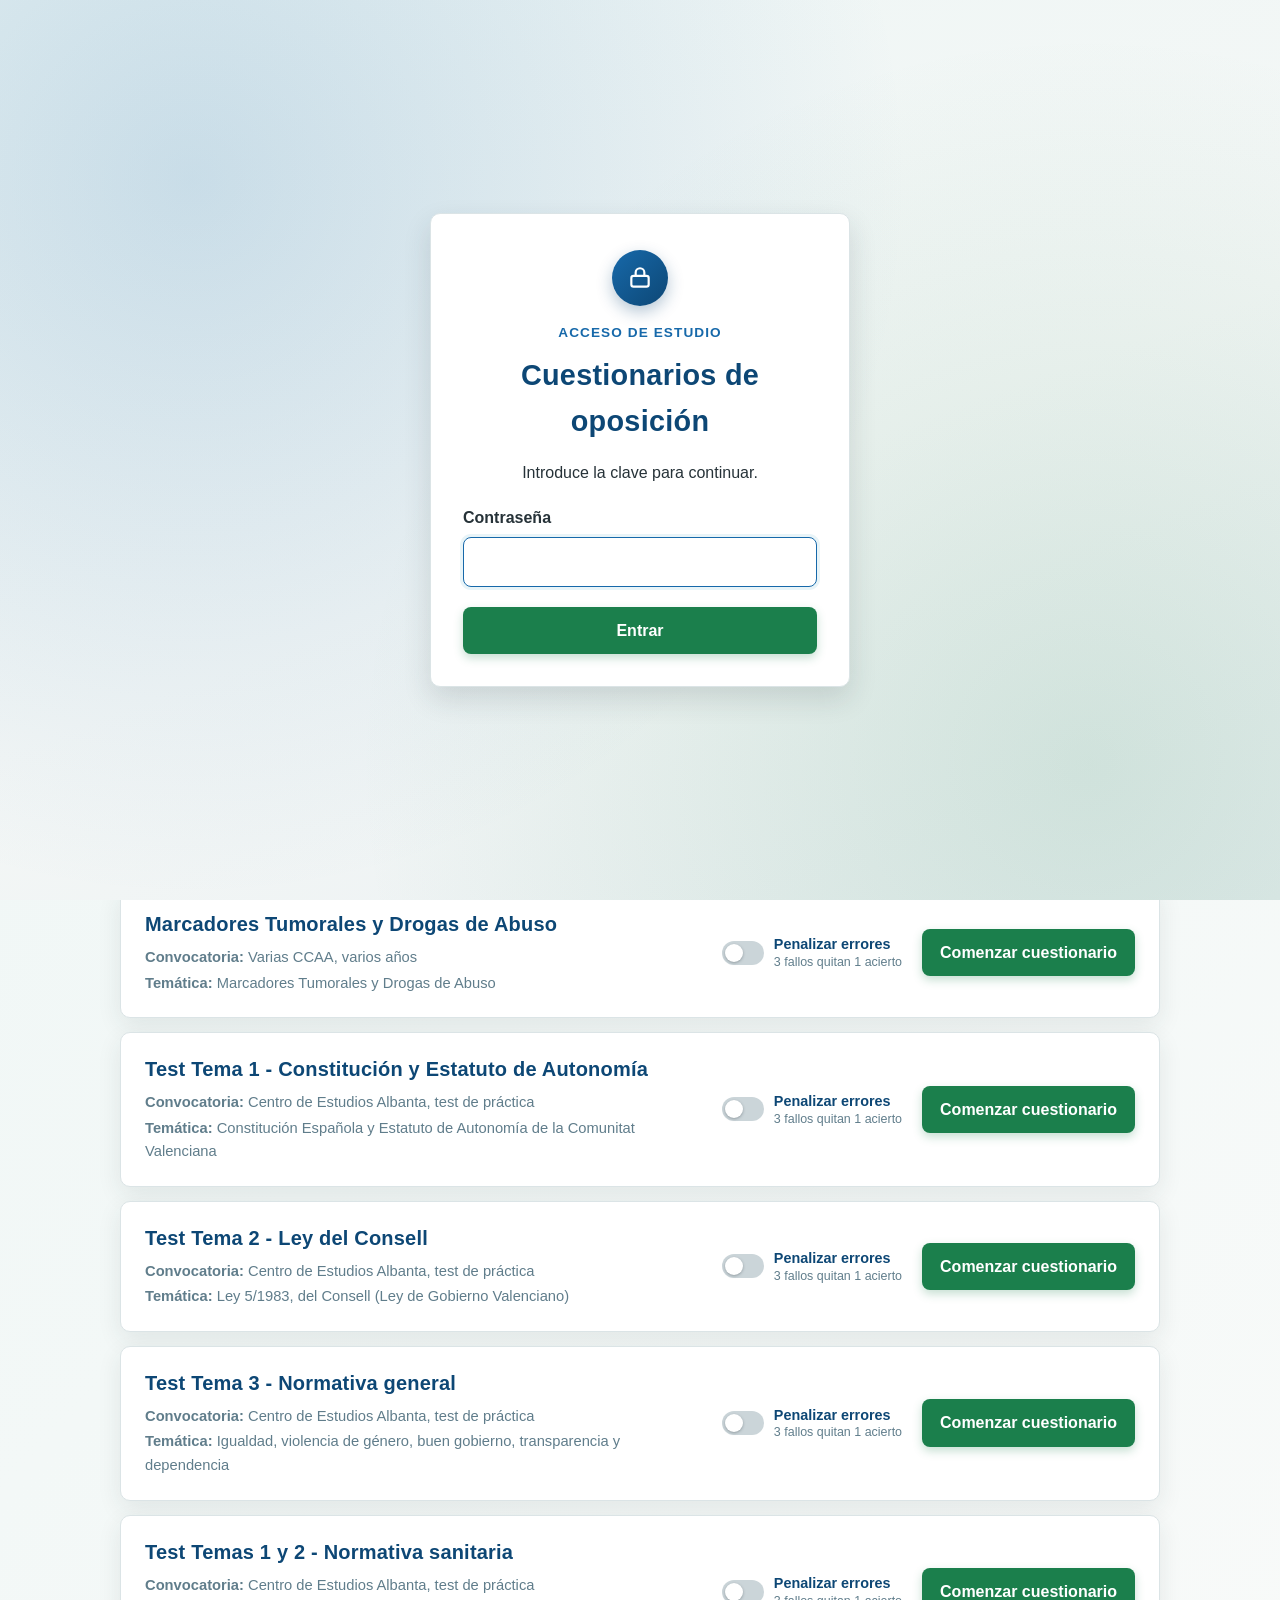
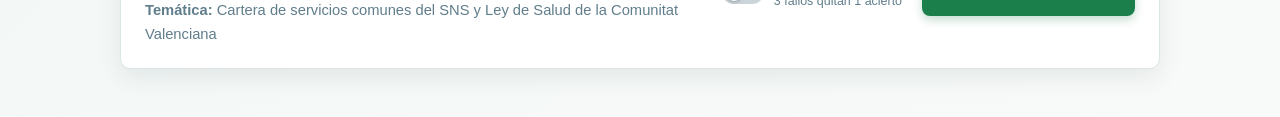
==== commit 71d59f12: "Añadir cuestionario de Normativa sanitaria (Temas 1 y 2) Co-Authored-By: Claude Opus 5.5 <noreply@an" ====
--- a/index.html
+++ b/index.html
@@ -378,6 +378,30 @@
             >
           </div>
         </article>
+        <article class="cuestionario" data-quiz-id="sns-t1t2">
+          <div class="cuestionario-info">
+            <h2>Test Temas 1 y 2 - Normativa sanitaria</h2>
+            <p><strong>Convocatoria:</strong> Centro de Estudios Albanta, test de práctica</p>
+            <p><strong>Temática:</strong> Cartera de servicios comunes del SNS y Ley de Salud de la Comunitat Valenciana</p>
+          </div>
+          <div class="cuestionario-acciones">
+            <label class="penalizacion-control">
+              <span class="switch">
+                <input type="checkbox" data-penalty-toggle />
+                <span class="switch-riel"></span>
+              </span>
+              <span class="penalizacion-texto">
+                Penalizar errores
+                <small>3 fallos quitan 1 acierto</small>
+              </span>
+            </label>
+            <a
+              class="boton boton-principal quiz-link"
+              href="assets/cuestionarios/sns/sns-t1t2.html"
+              >Comenzar cuestionario</a
+            >
+          </div>
+        </article>
       </section>
     </main>
     <script src="js/access.js"></script>
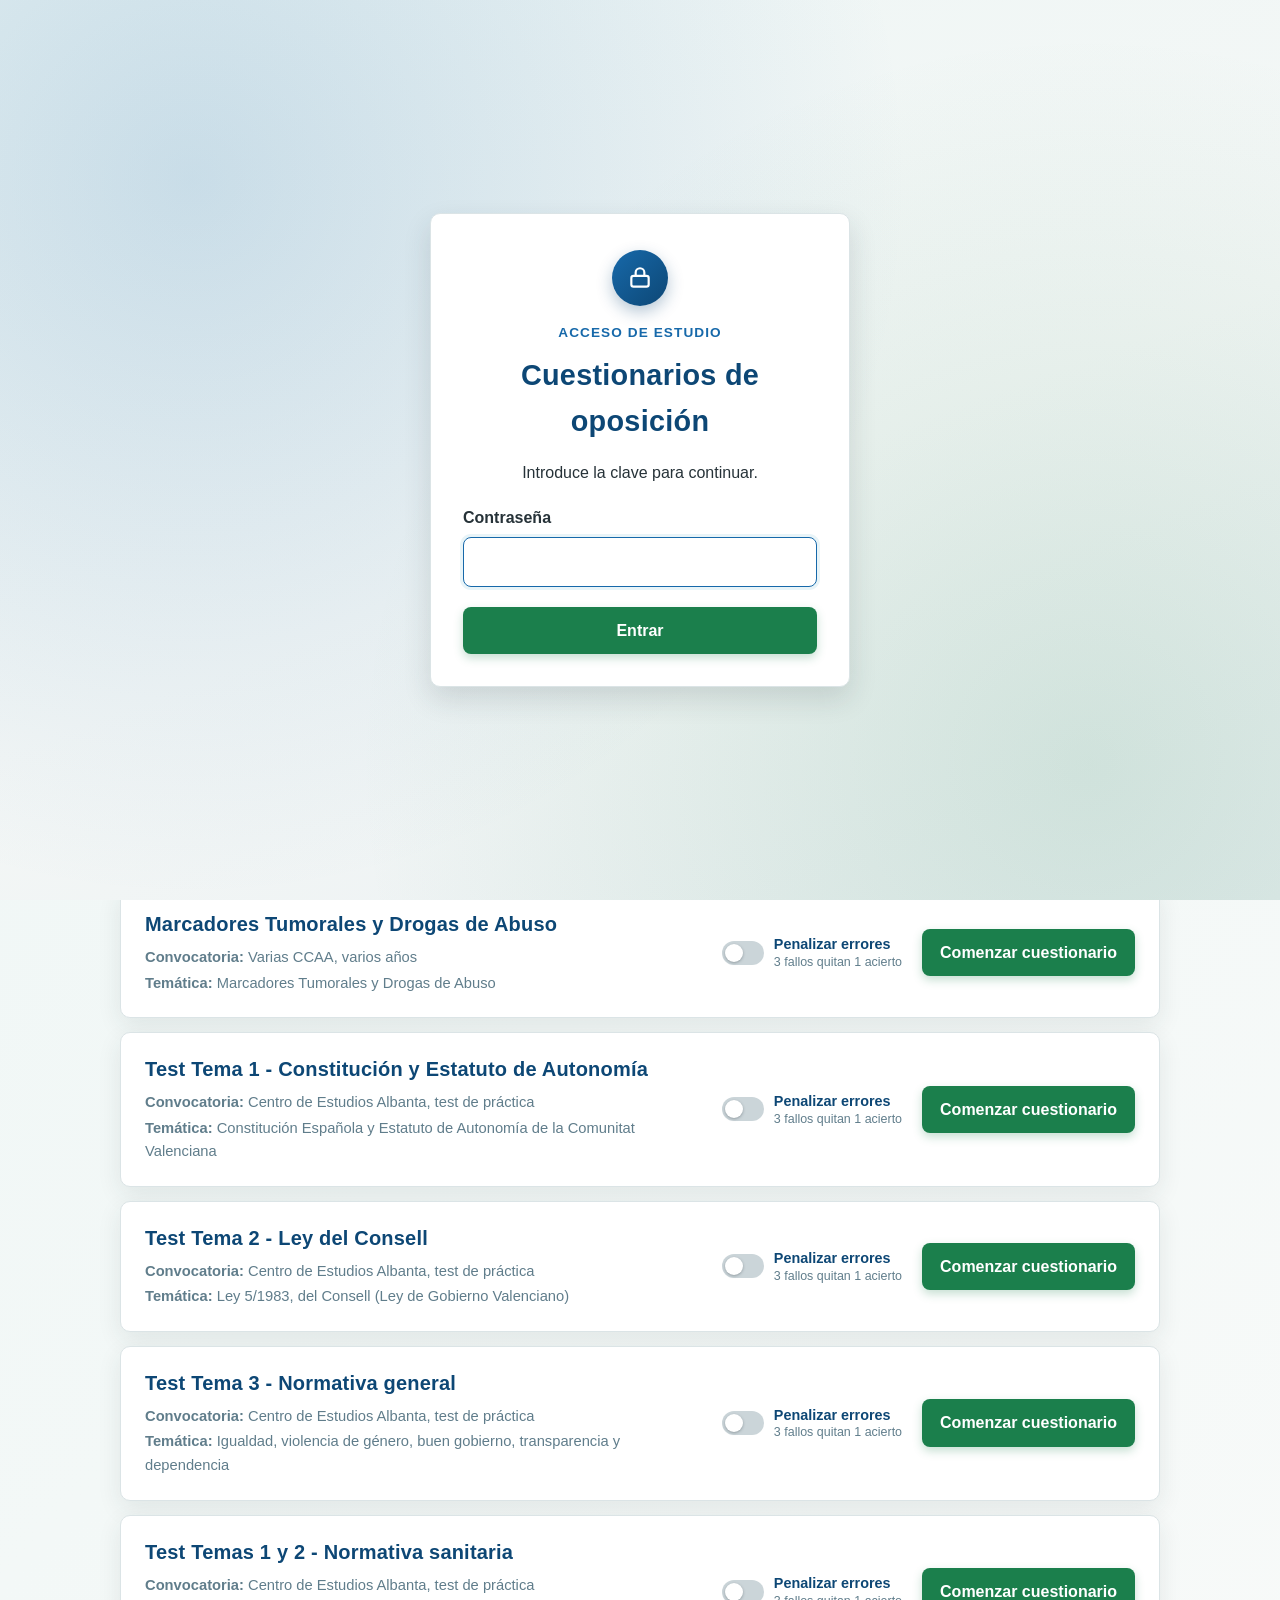
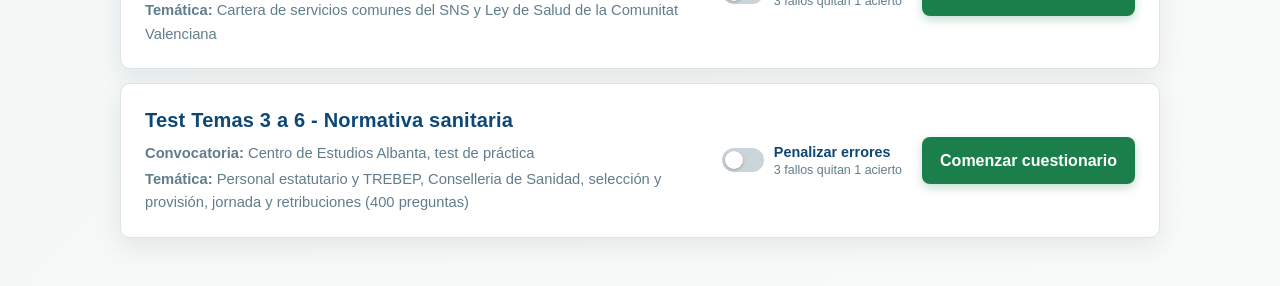
==== commit e4e57539: "Añadir cuestionario de Normativa sanitaria (Temas 3 a 6) Co-Authored-By: Claude Opus 5.5 <noreply@an" ====
--- a/index.html
+++ b/index.html
@@ -402,6 +402,30 @@
             >
           </div>
         </article>
+        <article class="cuestionario" data-quiz-id="sns-t3t6">
+          <div class="cuestionario-info">
+            <h2>Test Temas 3 a 6 - Normativa sanitaria</h2>
+            <p><strong>Convocatoria:</strong> Centro de Estudios Albanta, test de práctica</p>
+            <p><strong>Temática:</strong> Personal estatutario y TREBEP, Conselleria de Sanidad, selección y provisión, jornada y retribuciones (400 preguntas)</p>
+          </div>
+          <div class="cuestionario-acciones">
+            <label class="penalizacion-control">
+              <span class="switch">
+                <input type="checkbox" data-penalty-toggle />
+                <span class="switch-riel"></span>
+              </span>
+              <span class="penalizacion-texto">
+                Penalizar errores
+                <small>3 fallos quitan 1 acierto</small>
+              </span>
+            </label>
+            <a
+              class="boton boton-principal quiz-link"
+              href="assets/cuestionarios/sns/sns-t3t6.html"
+              >Comenzar cuestionario</a
+            >
+          </div>
+        </article>
       </section>
     </main>
     <script src="js/access.js"></script>
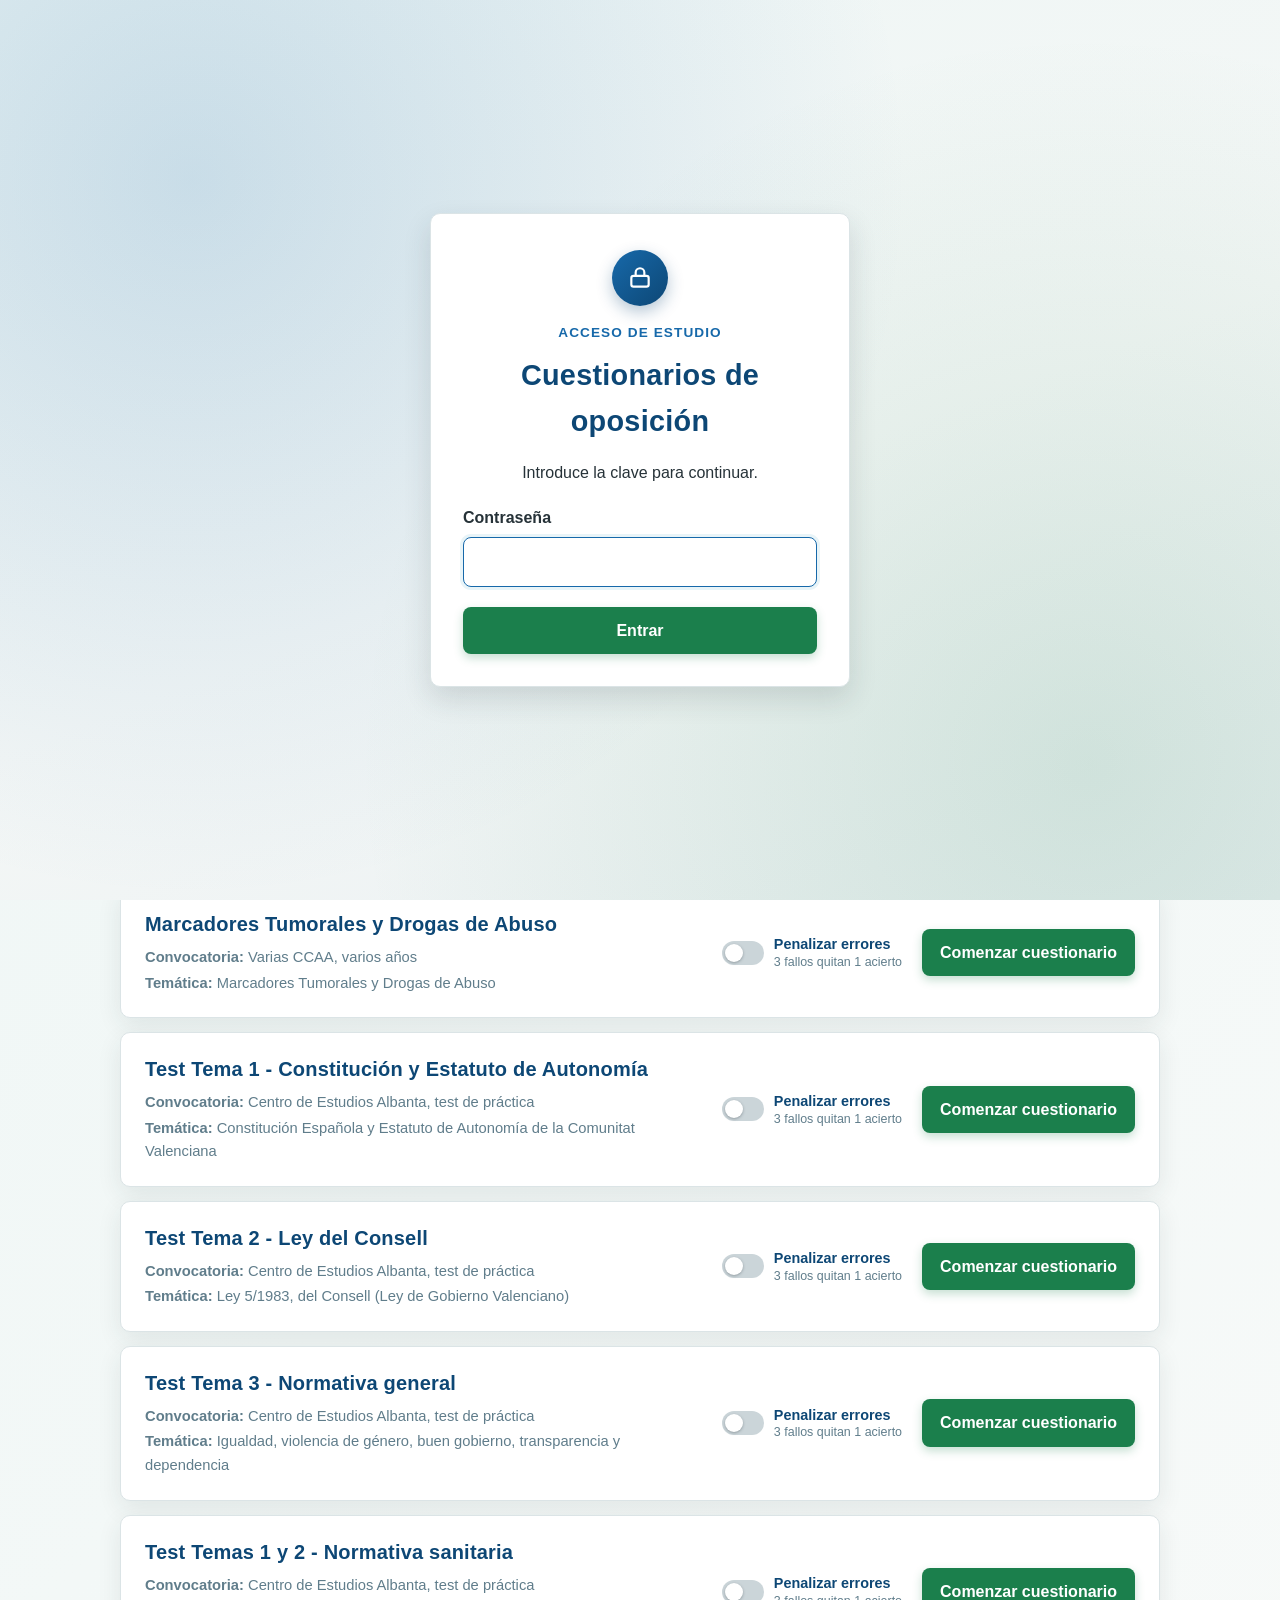
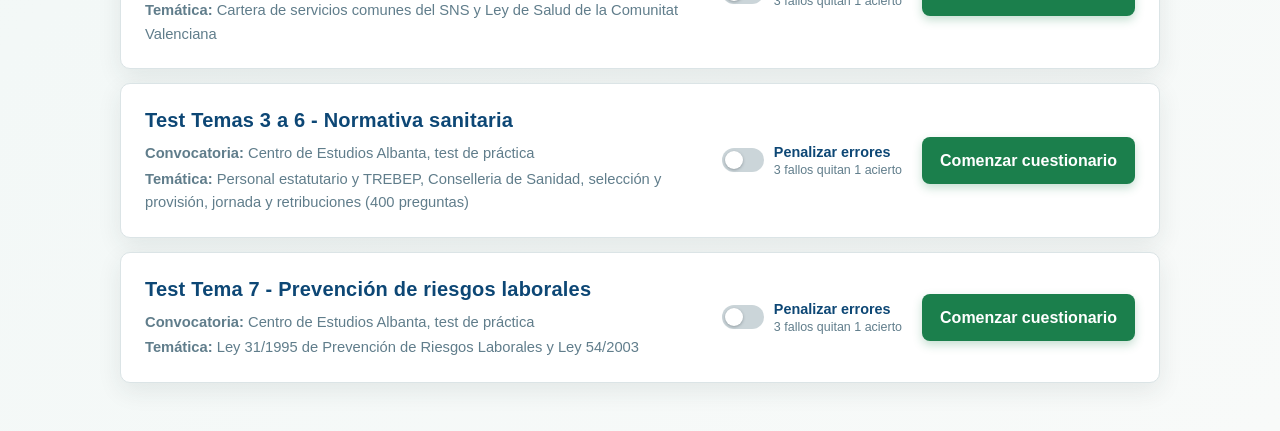
==== commit 4b7542f2: "Añadir cuestionario de Prevención de riesgos laborales (Tema 7) Co-Authored-By: Claude Opus 5.5 <nor" ====
--- a/index.html
+++ b/index.html
@@ -426,6 +426,30 @@
             >
           </div>
         </article>
+        <article class="cuestionario" data-quiz-id="sns-t7">
+          <div class="cuestionario-info">
+            <h2>Test Tema 7 - Prevención de riesgos laborales</h2>
+            <p><strong>Convocatoria:</strong> Centro de Estudios Albanta, test de práctica</p>
+            <p><strong>Temática:</strong> Ley 31/1995 de Prevención de Riesgos Laborales y Ley 54/2003</p>
+          </div>
+          <div class="cuestionario-acciones">
+            <label class="penalizacion-control">
+              <span class="switch">
+                <input type="checkbox" data-penalty-toggle />
+                <span class="switch-riel"></span>
+              </span>
+              <span class="penalizacion-texto">
+                Penalizar errores
+                <small>3 fallos quitan 1 acierto</small>
+              </span>
+            </label>
+            <a
+              class="boton boton-principal quiz-link"
+              href="assets/cuestionarios/sns/sns-t7.html"
+              >Comenzar cuestionario</a
+            >
+          </div>
+        </article>
       </section>
     </main>
     <script src="js/access.js"></script>
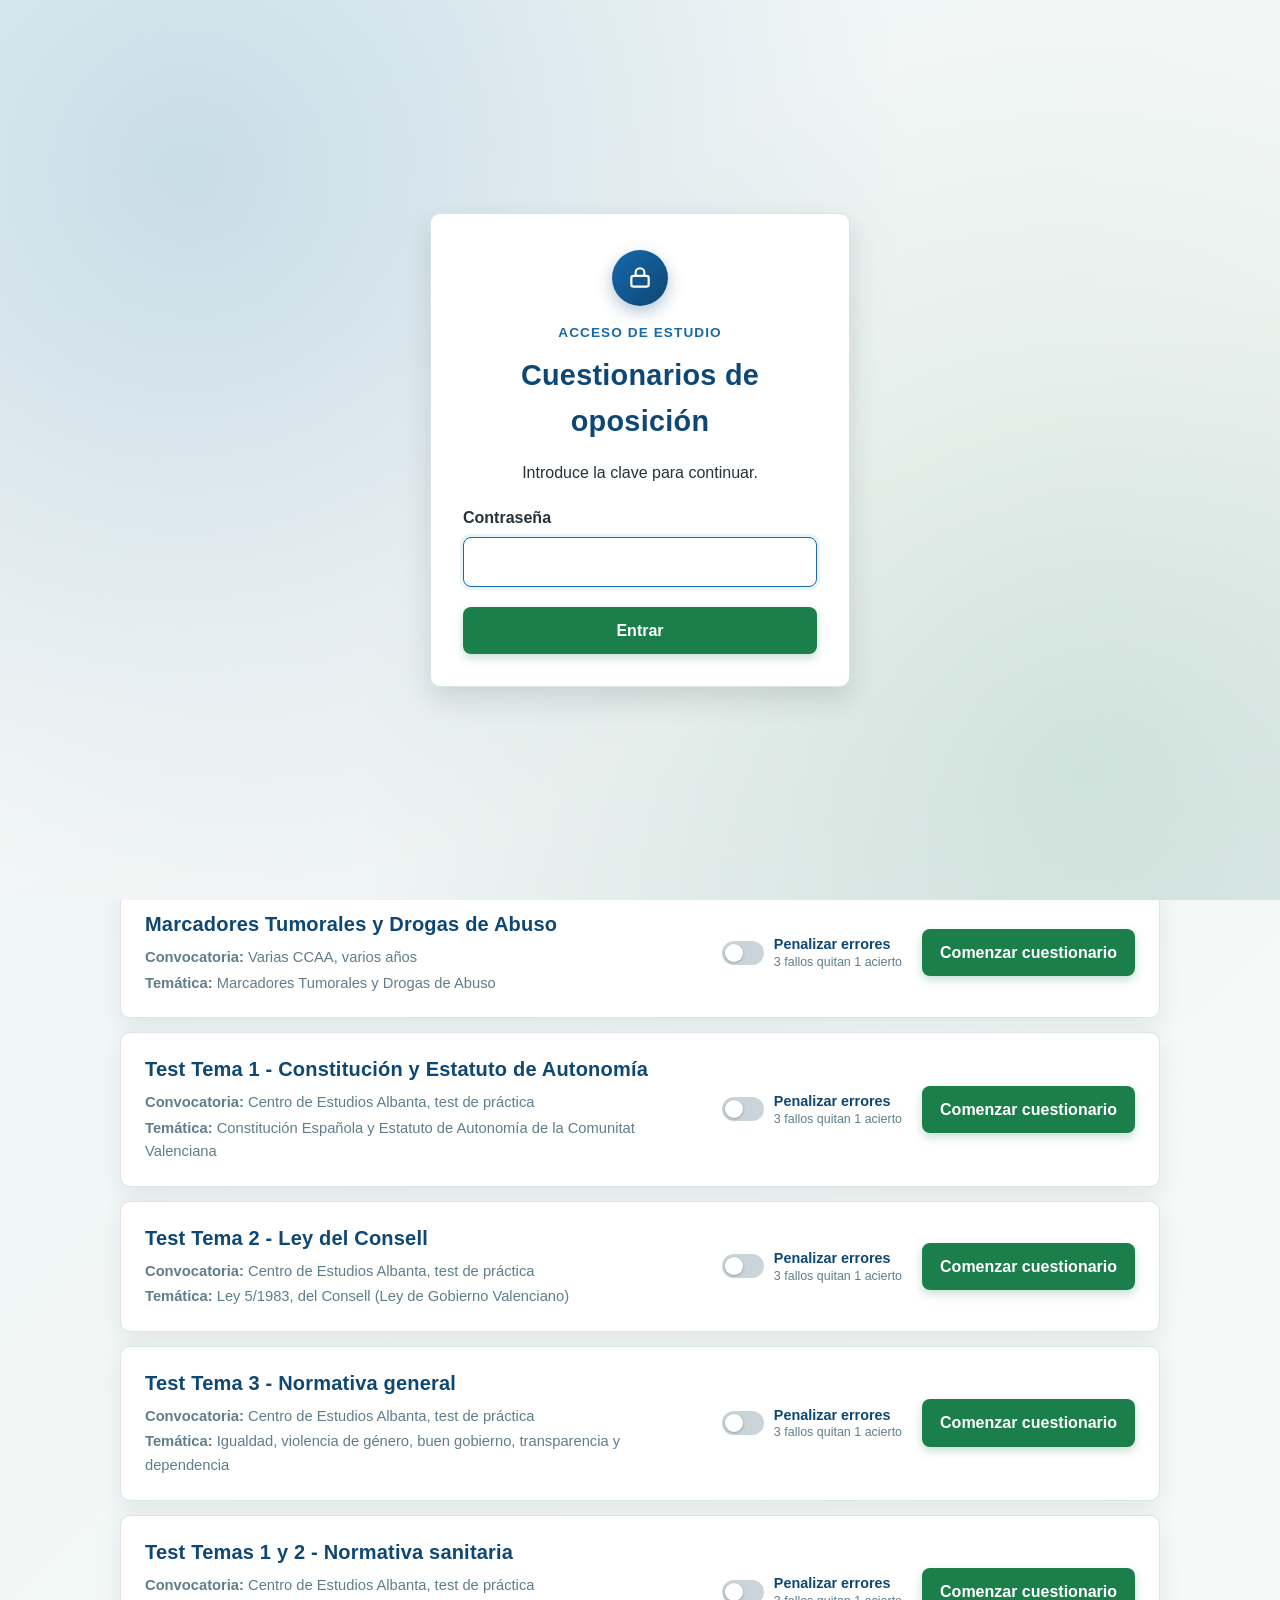
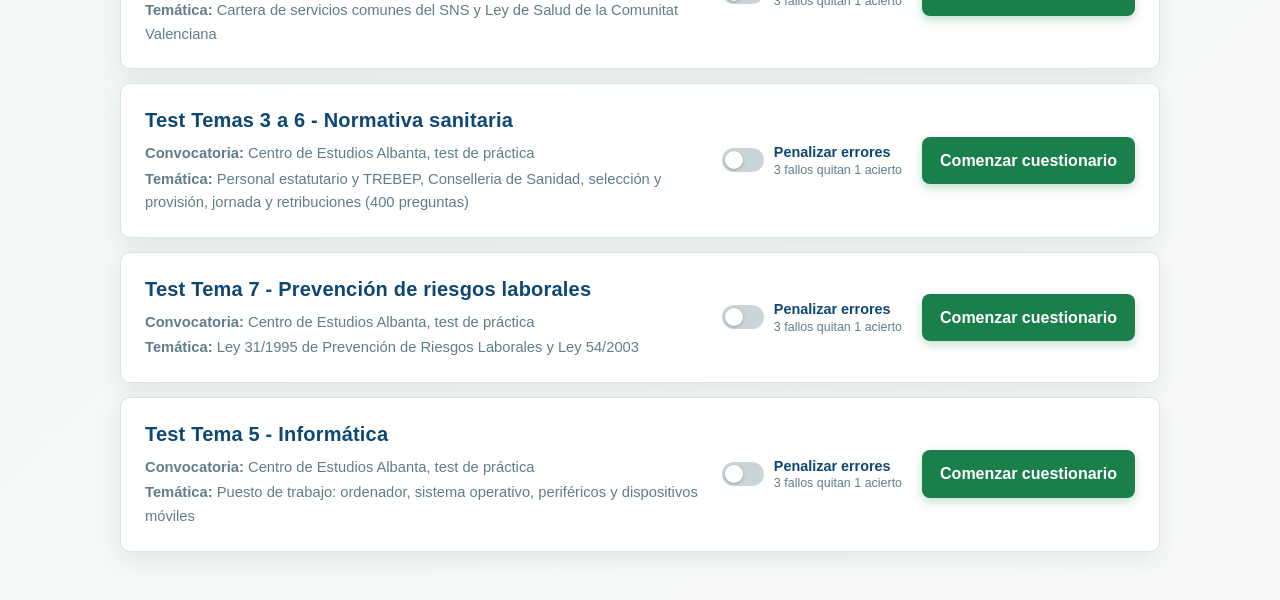
==== commit 35b08791: "Añadir cuestionario de Informática (Tema 5) Co-Authored-By: Claude Opus 5.5 <noreply@anthropic.com>" ====
--- a/index.html
+++ b/index.html
@@ -450,6 +450,30 @@
             >
           </div>
         </article>
+        <article class="cuestionario" data-quiz-id="informatica-t5">
+          <div class="cuestionario-info">
+            <h2>Test Tema 5 - Informática</h2>
+            <p><strong>Convocatoria:</strong> Centro de Estudios Albanta, test de práctica</p>
+            <p><strong>Temática:</strong> Puesto de trabajo: ordenador, sistema operativo, periféricos y dispositivos móviles</p>
+          </div>
+          <div class="cuestionario-acciones">
+            <label class="penalizacion-control">
+              <span class="switch">
+                <input type="checkbox" data-penalty-toggle />
+                <span class="switch-riel"></span>
+              </span>
+              <span class="penalizacion-texto">
+                Penalizar errores
+                <small>3 fallos quitan 1 acierto</small>
+              </span>
+            </label>
+            <a
+              class="boton boton-principal quiz-link"
+              href="assets/cuestionarios/informatica/informatica-t5.html"
+              >Comenzar cuestionario</a
+            >
+          </div>
+        </article>
       </section>
     </main>
     <script src="js/access.js"></script>
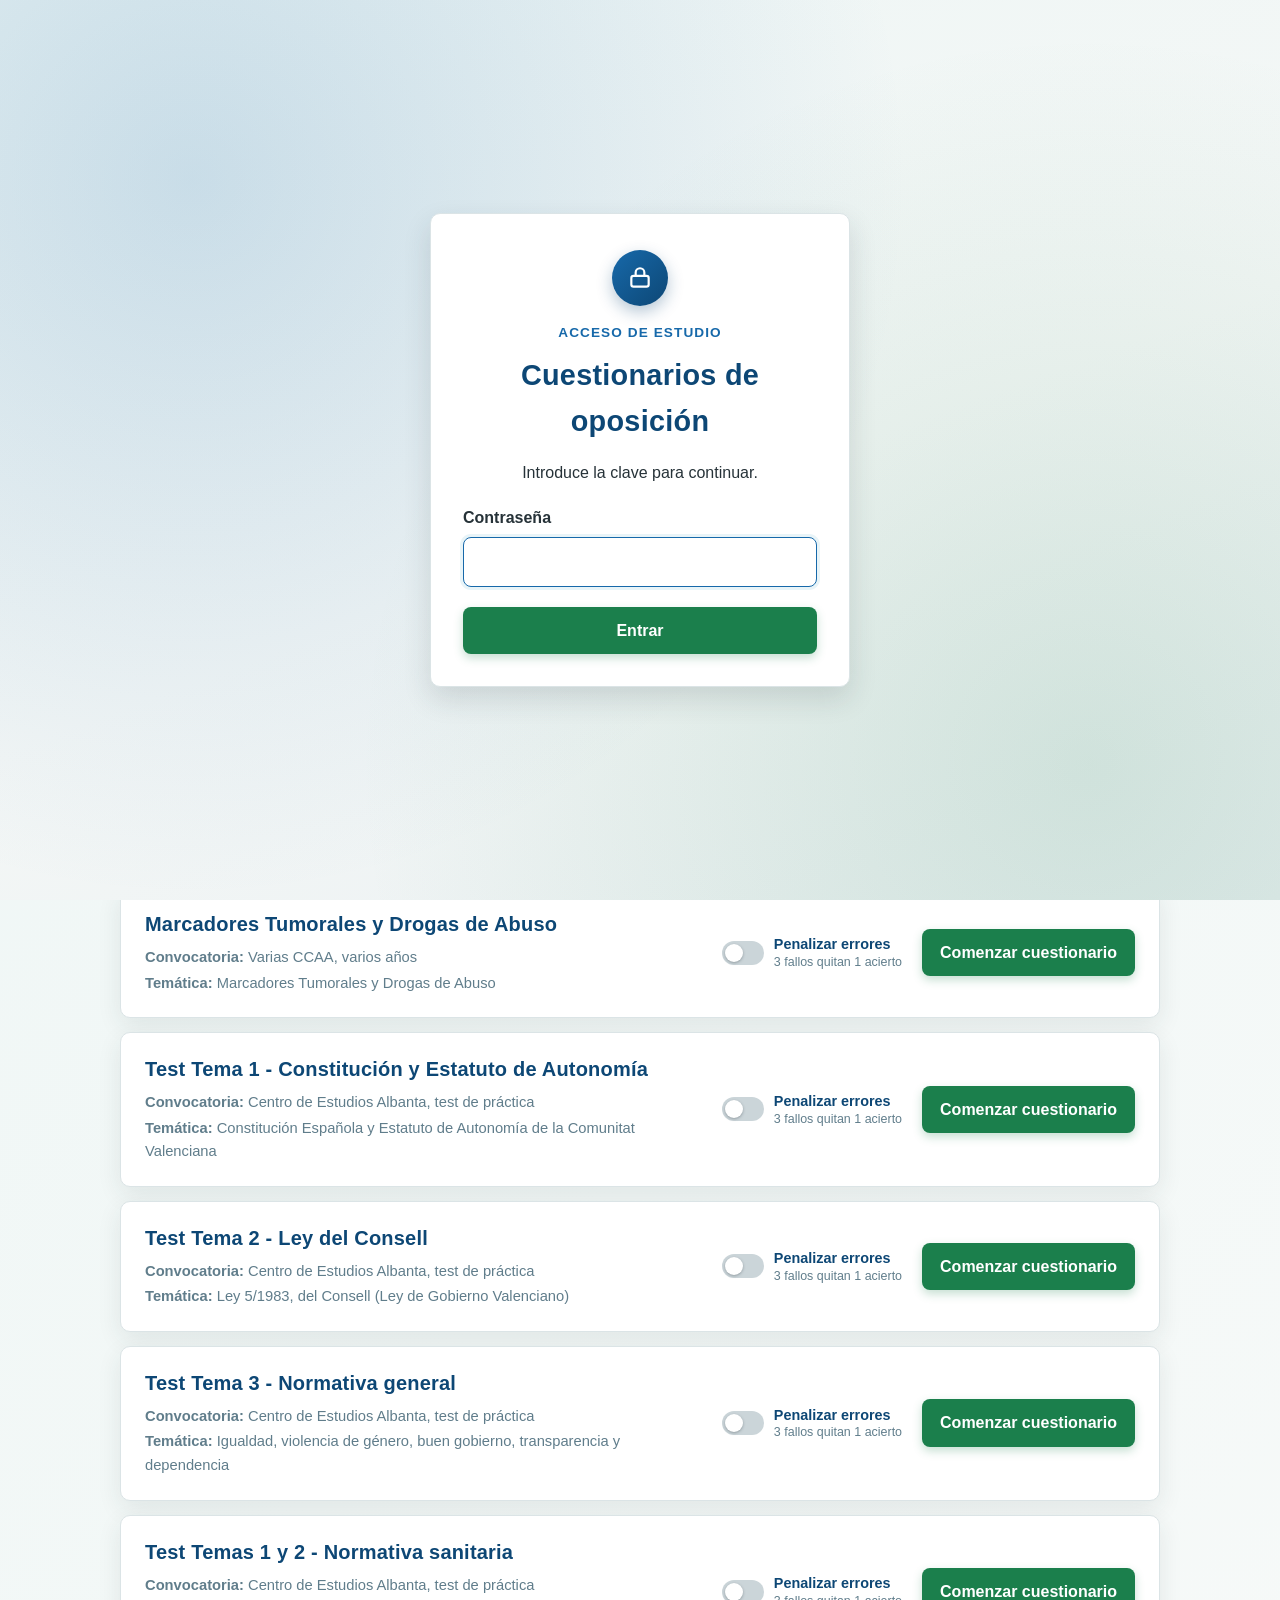
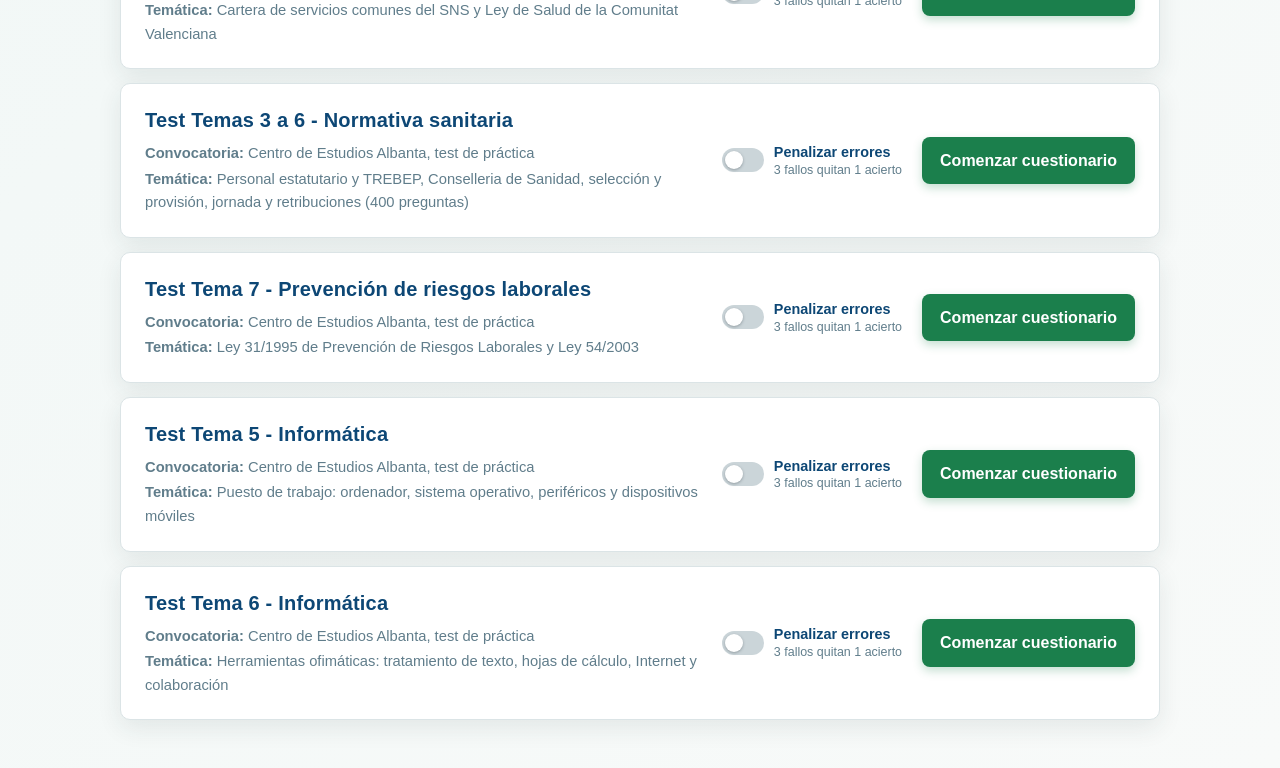
==== commit 18761b7c: "Añadir cuestionario de Informática (Tema 6) Co-Authored-By: Claude Opus 5.5 <noreply@anthropic.com>" ====
--- a/index.html
+++ b/index.html
@@ -474,6 +474,30 @@
             >
           </div>
         </article>
+        <article class="cuestionario" data-quiz-id="informatica-t6">
+          <div class="cuestionario-info">
+            <h2>Test Tema 6 - Informática</h2>
+            <p><strong>Convocatoria:</strong> Centro de Estudios Albanta, test de práctica</p>
+            <p><strong>Temática:</strong> Herramientas ofimáticas: tratamiento de texto, hojas de cálculo, Internet y colaboración</p>
+          </div>
+          <div class="cuestionario-acciones">
+            <label class="penalizacion-control">
+              <span class="switch">
+                <input type="checkbox" data-penalty-toggle />
+                <span class="switch-riel"></span>
+              </span>
+              <span class="penalizacion-texto">
+                Penalizar errores
+                <small>3 fallos quitan 1 acierto</small>
+              </span>
+            </label>
+            <a
+              class="boton boton-principal quiz-link"
+              href="assets/cuestionarios/informatica/informatica-t6.html"
+              >Comenzar cuestionario</a
+            >
+          </div>
+        </article>
       </section>
     </main>
     <script src="js/access.js"></script>
